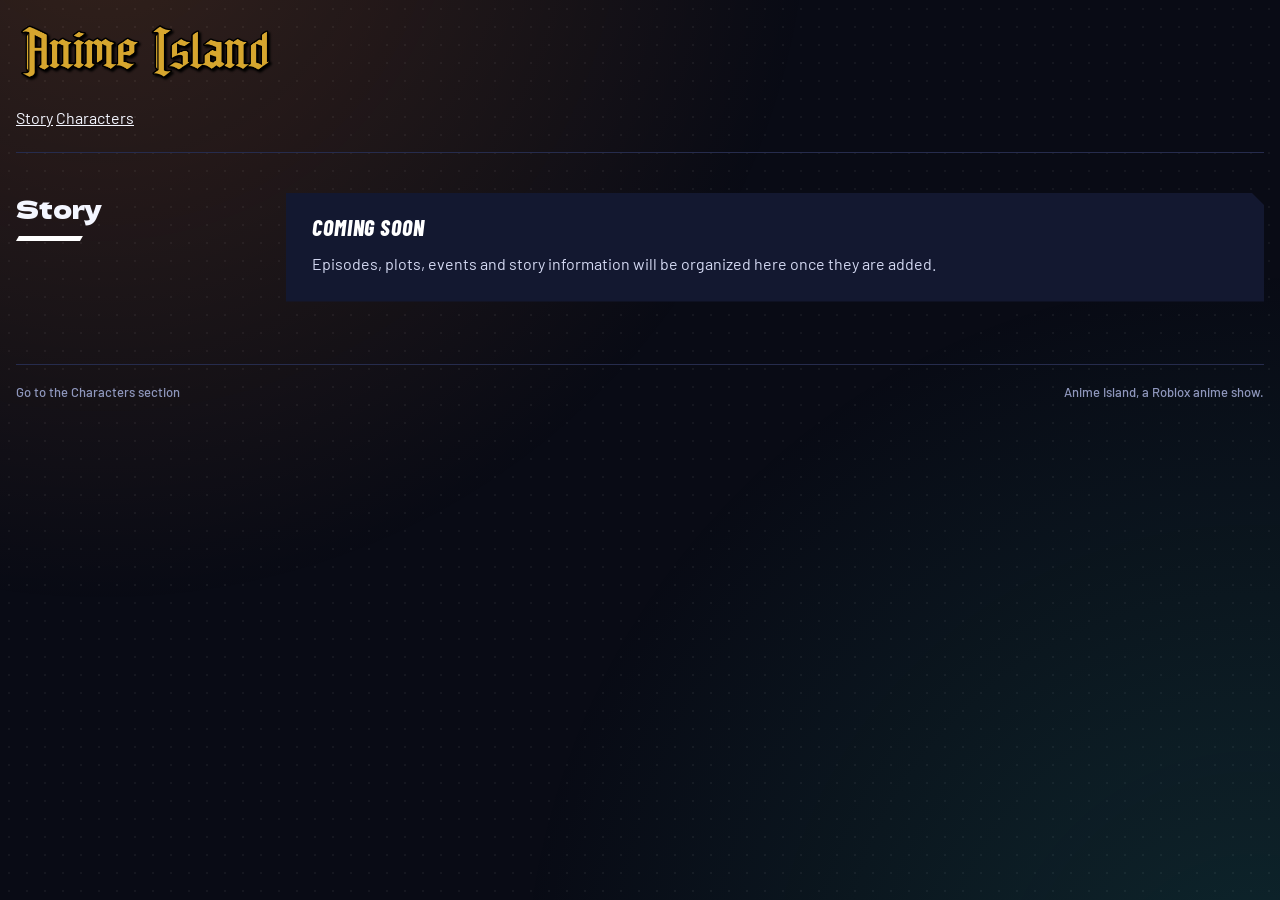
==== story.html @ a617c61c "Add files via upload" ====
<!doctype html>
<html lang="en">
<head>
<meta charset="utf-8">
<meta name="viewport" content="width=device-width, initial-scale=1, viewport-fit=cover">
<title>Story | Anime Island</title>
<link rel="icon" type="image/png" href="images/favicon.png">
<link rel="stylesheet" href="https://fonts.googleapis.com/css2?family=Barlow+Condensed:ital,wght@0,600;1,800&family=Barlow:wght@500;600&family=Dela+Gothic+One&display=swap">
<link rel="stylesheet" href="assets/character.css">
</head>
<body>
<div class="wrap">
  <header class="bar">
    <h1 class="brand">
      <a href="index.html" aria-label="Anime Island, back to the roster"><img src="images/logo.png" alt="Anime Island"></a>
    </h1>
  </header>

  <nav class="tabs" aria-label="Main">
    <a href="story.html" aria-current="page">Story</a>
    <a href="index.html">Characters</a>
  </nav>

  <main class="sections">
    <section class="section" id="story">
      <div class="section-head">
        <h2>Story</h2>
      </div>
      <div class="blocks">
        <div class="panel wide">
          <h3>Coming soon</h3>
          <p>Episodes, plots, events and story information will be organized here once they are added.</p>
        </div>
      </div>
    </section>
  </main>

  <footer class="foot">
    <a href="index.html">Go to the Characters section</a>
    <span>Anime Island, a Roblox anime show.</span>
  </footer>
</div>
</body>
</html>
---- assets/character.css ----
/* Anime Island character pages: shared styles for EVERY character page.
   Layout: slim brand bar, a wide colored hero (name + facts left, big render right),
   then stacked sections. Each section = title column on the left, content panels on the right.
   Character colors come from the page's data (CSS vars --c1 --c2 --accent are set by character.js). */

:root {
  --ink: #090b15;
  --panel: #131830;
  --line: #262c4d;
  --text: #f4f6ff;
  --body: #d4d9f2;
  --muted: #8f97bd;
  --sun: #ffb347;
  --sea: #2fd0c0;
  --hot: #ff5a6b;
  --font-display: "Dela Gothic One", "Arial Black", Impact, sans-serif;
  --font-name: "Barlow Condensed", "Arial Narrow", Impact, sans-serif;
  --font-body: "Barlow", system-ui, -apple-system, "Segoe UI", sans-serif;
  --c1: #555;
  --c2: #222;
  --accent: #fff;
  --s: 1;
  --x: 0%;
  --y: 0%;
  color-scheme: dark;
}

* { box-sizing: border-box; }

html, body { min-height: 100%; }

body {
  margin: 0;
  background: var(--ink);
  color: var(--text);
  font-family: var(--font-body);
  font-size: 16px;
  line-height: 1.5;
  padding-left: max(16px, env(safe-area-inset-left, 0px));
  padding-right: max(16px, env(safe-area-inset-right, 0px));
  padding-block: 20px 36px;
  position: relative;
  overflow-x: hidden;
}

body::before {
  content: "";
  position: fixed;
  inset: 0;
  z-index: 0;
  pointer-events: none;
  background:
    radial-gradient(circle at 8% -12%, rgba(255, 140, 60, 0.18), transparent 46%),
    radial-gradient(circle at 98% 112%, rgba(47, 208, 192, 0.14), transparent 46%),
    radial-gradient(rgba(255, 255, 255, 0.05) 1px, transparent 1.3px) 0 0 / 18px 18px;
}

a { color: inherit; }

:focus-visible { outline: 2px solid var(--sun); outline-offset: 3px; }

.wrap {
  position: relative;
  z-index: 1;
  max-width: 1570px;
  margin-inline: auto;
  display: flex;
  flex-direction: column;
  gap: 22px;
}

/* ---------- Brand bar ---------- */
.bar {
  display: flex;
  align-items: center;
  justify-content: space-between;
  gap: 16px;
  flex-wrap: wrap;
}

.brand { margin: 0; line-height: 0; min-width: 0; }
.brand a { display: block; }
.brand img { display: block; height: clamp(44px, 5vw, 64px); width: auto; max-width: 100%; }

.back {
  font-family: var(--font-name);
  font-style: italic;
  font-weight: 800;
  font-size: 18px;
  letter-spacing: 0.06em;
  text-transform: uppercase;
  text-decoration: none;
  color: #1a1204;
  background: var(--sun);
  padding: 5px 18px 5px 14px;
  clip-path: polygon(0 0, 100% 0, calc(100% - 10px) 100%, 0 100%);
}

.back:hover { background: #ffd08a; }

/* ---------- Hero ---------- */
.hero-wrap {
  filter: drop-shadow(0 12px 22px rgba(0, 0, 0, 0.55));
}

.hero {
  position: relative;
  display: grid;
  grid-template-columns: minmax(0, 1fr) minmax(0, 1fr);
  min-height: clamp(400px, 40vw, 600px);
  background: linear-gradient(160deg, var(--c1), var(--c2));
  overflow: hidden;
  clip-path: polygon(0 0, calc(100% - 30px) 0, 100% 30px, 100% calc(100% - 44px), 0 100%);
}

.hero::before {
  content: "";
  position: absolute;
  inset: -30%;
  background: repeating-conic-gradient(from 8deg at 72% 88%, rgba(255, 255, 255, 0.11) 0deg 7deg, transparent 7deg 16deg);
  -webkit-mask-image: radial-gradient(circle at 72% 88%, #000 0%, transparent 62%);
  mask-image: radial-gradient(circle at 72% 88%, #000 0%, transparent 62%);
  pointer-events: none;
}

.hero::after {
  content: "";
  position: absolute;
  left: -10%;
  right: -10%;
  top: 40%;
  height: 26%;
  background: var(--accent);
  opacity: 0.18;
  transform: skewY(-9deg);
  pointer-events: none;
}

.hero-shade {
  position: absolute;
  inset: 0;
  z-index: 1;
  background: linear-gradient(90deg, rgba(5, 6, 14, 0.66) 0%, rgba(5, 6, 14, 0.3) 46%, transparent 72%);
  pointer-events: none;
}

.hero-copy {
  position: relative;
  z-index: 3;
  display: flex;
  flex-direction: column;
  justify-content: center;
  align-items: flex-start;
  gap: 18px;
  padding: 40px clamp(20px, 3.4vw, 52px) 72px;
  min-width: 0;
}

.status-tag {
  font-family: var(--font-name);
  font-style: italic;
  font-weight: 800;
  font-size: 18px;
  letter-spacing: 0.06em;
  text-transform: uppercase;
  color: #11131f;
  background: var(--accent);
  padding: 4px 18px 4px 12px;
  clip-path: polygon(0 0, 100% 0, calc(100% - 10px) 100%, 0 100%);
}

.hero-name {
  margin: 0;
  font-family: var(--font-name);
  font-style: italic;
  font-weight: 800;
  font-size: clamp(46px, 7.2vw, 112px);
  line-height: 0.9;
  letter-spacing: 0.01em;
  text-transform: uppercase;
  text-wrap: balance;
  color: #fff;
  text-shadow: 0 4px 0 rgba(0, 0, 0, 0.5);
  max-width: 100%;
}

.hero-name .name-logo {
  display: none;
  width: auto;
  height: auto;
  max-width: 100%;
  max-height: clamp(84px, 11vw, 160px);
  filter: drop-shadow(0 4px 0 rgba(0, 0, 0, 0.5));
}

.hero-name.has-logo .name-logo { display: block; }
.hero-name.has-logo .name-text {
  position: absolute;
  width: 1px;
  height: 1px;
  overflow: hidden;
  clip-path: inset(50%);
  white-space: nowrap;
}

.facts {
  margin: 0;
  display: grid;
  grid-template-columns: repeat(2, minmax(0, 1fr));
  gap: 14px 36px;
  max-width: 560px;
}

.facts > div { min-width: 0; }

.facts dt {
  font-family: var(--font-name);
  font-weight: 600;
  font-size: 14px;
  letter-spacing: 0.12em;
  text-transform: uppercase;
  color: rgba(255, 255, 255, 0.72);
}

.facts dd {
  margin: 2px 0 0;
  font-family: var(--font-name);
  font-weight: 600;
  font-size: clamp(20px, 1.9vw, 26px);
  line-height: 1.15;
  color: #fff;
  text-shadow: 0 2px 0 rgba(0, 0, 0, 0.45);
  overflow-wrap: anywhere;
}

/* Render: transparent PNG sits straight on the color. */
.hero-render {
  position: relative;
  z-index: 2;
  min-width: 0;
}

.hero-render img {
  position: absolute;
  left: 0;
  right: 0;
  top: 18px;
  bottom: 48px;
  width: 100%;
  height: calc(100% - 66px);
  max-width: none;
  object-fit: contain;
  object-position: 50% 100%;
  transform-origin: 50% 100%;
  transform: translate(var(--x), var(--y)) scale(var(--s));
  filter: drop-shadow(0 10px 14px rgba(0, 0, 0, 0.5));
}

.ghost {
  position: absolute;
  inset: 0 0 48px;
  display: none;
  align-items: center;
  justify-content: center;
}

.ghost svg { height: 70%; width: auto; color: #fff; opacity: 0.16; }

.ghost span {
  position: absolute;
  top: 50%;
  font-family: var(--font-name);
  font-weight: 600;
  font-size: 15px;
  letter-spacing: 0.12em;
  text-transform: uppercase;
  color: #fff;
  opacity: 0.55;
}

.hero.no-render .ghost { display: flex; }
.hero.no-render .hero-render img { display: none; }

/* ---------- Jump links ---------- */
.jump {
  display: flex;
  flex-wrap: wrap;
  gap: 8px;
  padding: 0;
  margin: 0;
  list-style: none;
}

.jump a {
  display: block;
  font-family: var(--font-name);
  font-weight: 600;
  font-size: 15px;
  letter-spacing: 0.1em;
  text-transform: uppercase;
  text-decoration: none;
  color: var(--body);
  padding: 6px 14px;
  border: 1px solid var(--line);
  background: rgba(255, 255, 255, 0.03);
}

.jump a:hover { border-color: var(--accent); color: #fff; }

/* ---------- Sections ---------- */
.sections { display: flex; flex-direction: column; }

.section {
  display: grid;
  grid-template-columns: 230px minmax(0, 1fr);
  gap: 20px 40px;
  padding-block: 40px;
  border-top: 1px solid var(--line);
  scroll-margin-top: 12px;
}

.section-head { min-width: 0; }

.section-head h2 {
  margin: 0;
  font-family: var(--font-display);
  font-weight: 400;
  font-size: clamp(20px, 2vw, 26px);
  line-height: 1.15;
  text-wrap: balance;
}

.section-head h2::after {
  content: "";
  display: block;
  width: 64px;
  height: 5px;
  margin-top: 14px;
  background: var(--accent);
  transform: skewX(-30deg);
  transform-origin: 0 100%;
}

.blocks {
  display: grid;
  grid-template-columns: repeat(auto-fit, minmax(min(100%, 300px), 1fr));
  gap: 16px;
  align-items: start;
  min-width: 0;
}

.panel {
  min-width: 0;
  background: var(--panel);
  padding: 22px 26px 24px;
  clip-path: polygon(0 0, calc(100% - 12px) 0, 100% 12px, 100% 100%, 0 100%);
}

.panel.wide { grid-column: 1 / -1; }

.panel h3 {
  margin: 0 0 12px;
  font-family: var(--font-name);
  font-style: italic;
  font-weight: 800;
  font-size: 22px;
  letter-spacing: 0.04em;
  text-transform: uppercase;
  color: var(--accent);
  line-height: 1.1;
}

.panel p {
  margin: 0 0 12px;
  color: var(--body);
  line-height: 1.65;
  max-width: 70ch;
}

.panel p:last-child { margin-bottom: 0; }

.list {
  list-style: none;
  margin: 0;
  padding: 0;
  display: grid;
  gap: 9px;
}

.list li {
  position: relative;
  padding-left: 22px;
  color: var(--body);
  line-height: 1.5;
}

.list li::before {
  content: "";
  position: absolute;
  left: 2px;
  top: 0.55em;
  width: 8px;
  height: 8px;
  background: var(--accent);
  transform: skewX(-20deg);
}

.terms { margin: 0; display: grid; gap: 14px; }
.terms dt {
  font-family: var(--font-name);
  font-style: italic;
  font-weight: 800;
  font-size: 18px;
  letter-spacing: 0.05em;
  text-transform: uppercase;
  color: var(--text);
}
.terms dd { margin: 2px 0 0; color: var(--body); line-height: 1.55; }

/* Ordered steps (arc, key moments) */
.step-head {
  display: flex;
  align-items: center;
  gap: 12px;
  margin-bottom: 12px;
}

.step-head h3 { margin: 0; }

.step-n {
  flex: none;
  min-width: 30px;
  text-align: center;
  font-family: var(--font-name);
  font-style: italic;
  font-weight: 800;
  font-size: 18px;
  line-height: 1;
  padding: 6px 8px;
  color: #11131f;
  background: var(--accent);
  clip-path: polygon(0 0, 100% 0, calc(100% - 6px) 100%, 0 100%);
  font-variant-numeric: tabular-nums;
}

/* Relationships */
.rel-top {
  display: flex;
  align-items: center;
  justify-content: space-between;
  gap: 10px 14px;
  flex-wrap: wrap;
  margin-bottom: 10px;
}

.rel-top h3 { margin: 0; color: var(--text); font-size: 24px; }

.tag {
  --tone: var(--muted);
  font-family: var(--font-name);
  font-weight: 600;
  font-size: 14px;
  letter-spacing: 0.1em;
  text-transform: uppercase;
  color: var(--tone);
  border: 1px solid var(--tone);
  padding: 2px 10px;
  white-space: nowrap;
}

.tag.friendly { --tone: var(--sea); }
.tag.conflict { --tone: var(--hot); }

/* Moveset */
.move .slot-n {
  font-family: var(--font-name);
  font-weight: 600;
  font-size: 14px;
  letter-spacing: 0.14em;
  text-transform: uppercase;
  color: var(--muted);
}

.move h3 {
  margin: 4px 0 10px;
  font-size: 30px;
  color: var(--text);
}

.move .variants { margin: 0; color: var(--body); }
.move .variants b {
  font-family: var(--font-name);
  font-weight: 600;
  letter-spacing: 0.08em;
  text-transform: uppercase;
  color: var(--accent);
  margin-right: 6px;
}

.move .move-note {
  margin: 10px 0 0;
  font-size: 14px;
  line-height: 1.5;
  color: var(--muted);
}

.move .variants + .move-note { margin-top: 12px; }

/* Status / draft notes */
.note {
  grid-column: 1 / -1;
  display: flex;
  align-items: baseline;
  gap: 12px;
  border: 1px dashed #3a4270;
  padding: 12px 16px;
  color: var(--muted);
  min-width: 0;
}

.note b {
  flex: none;
  font-family: var(--font-name);
  font-weight: 800;
  font-style: italic;
  font-size: 14px;
  letter-spacing: 0.1em;
  text-transform: uppercase;
  color: #1a1204;
  background: var(--sun);
  padding: 2px 10px 2px 8px;
  clip-path: polygon(0 0, 100% 0, calc(100% - 6px) 100%, 0 100%);
}

.note span { min-width: 0; }

/* ---------- Footer ---------- */
.foot {
  display: flex;
  justify-content: space-between;
  gap: 8px 20px;
  flex-wrap: wrap;
  color: var(--muted);
  font-size: 13px;
  font-weight: 500;
  padding-top: 18px;
  border-top: 1px solid var(--line);
}

.foot a { text-decoration: none; }
.foot a:hover { color: var(--text); }

/* ---------- Narrow screens ---------- */
@media (max-width: 900px) {
  .hero { grid-template-columns: minmax(0, 1fr); min-height: 0; }
  .hero-shade { background: linear-gradient(180deg, rgba(5, 6, 14, 0.6) 0%, rgba(5, 6, 14, 0.15) 60%, transparent 100%); }
  .hero-copy { padding-bottom: 12px; }
  .hero-render { height: 380px; }
  .hero::before { -webkit-mask-image: radial-gradient(circle at 50% 90%, #000 0%, transparent 62%); mask-image: radial-gradient(circle at 50% 90%, #000 0%, transparent 62%); background: repeating-conic-gradient(from 8deg at 50% 90%, rgba(255, 255, 255, 0.11) 0deg 7deg, transparent 7deg 16deg); }
  .section { grid-template-columns: minmax(0, 1fr); gap: 18px; padding-block: 32px; }
}

@media (max-width: 520px) {
  .facts { grid-template-columns: minmax(0, 1fr); }
  .panel { padding: 18px 18px 20px; }
  .hero-render { height: 320px; }
}
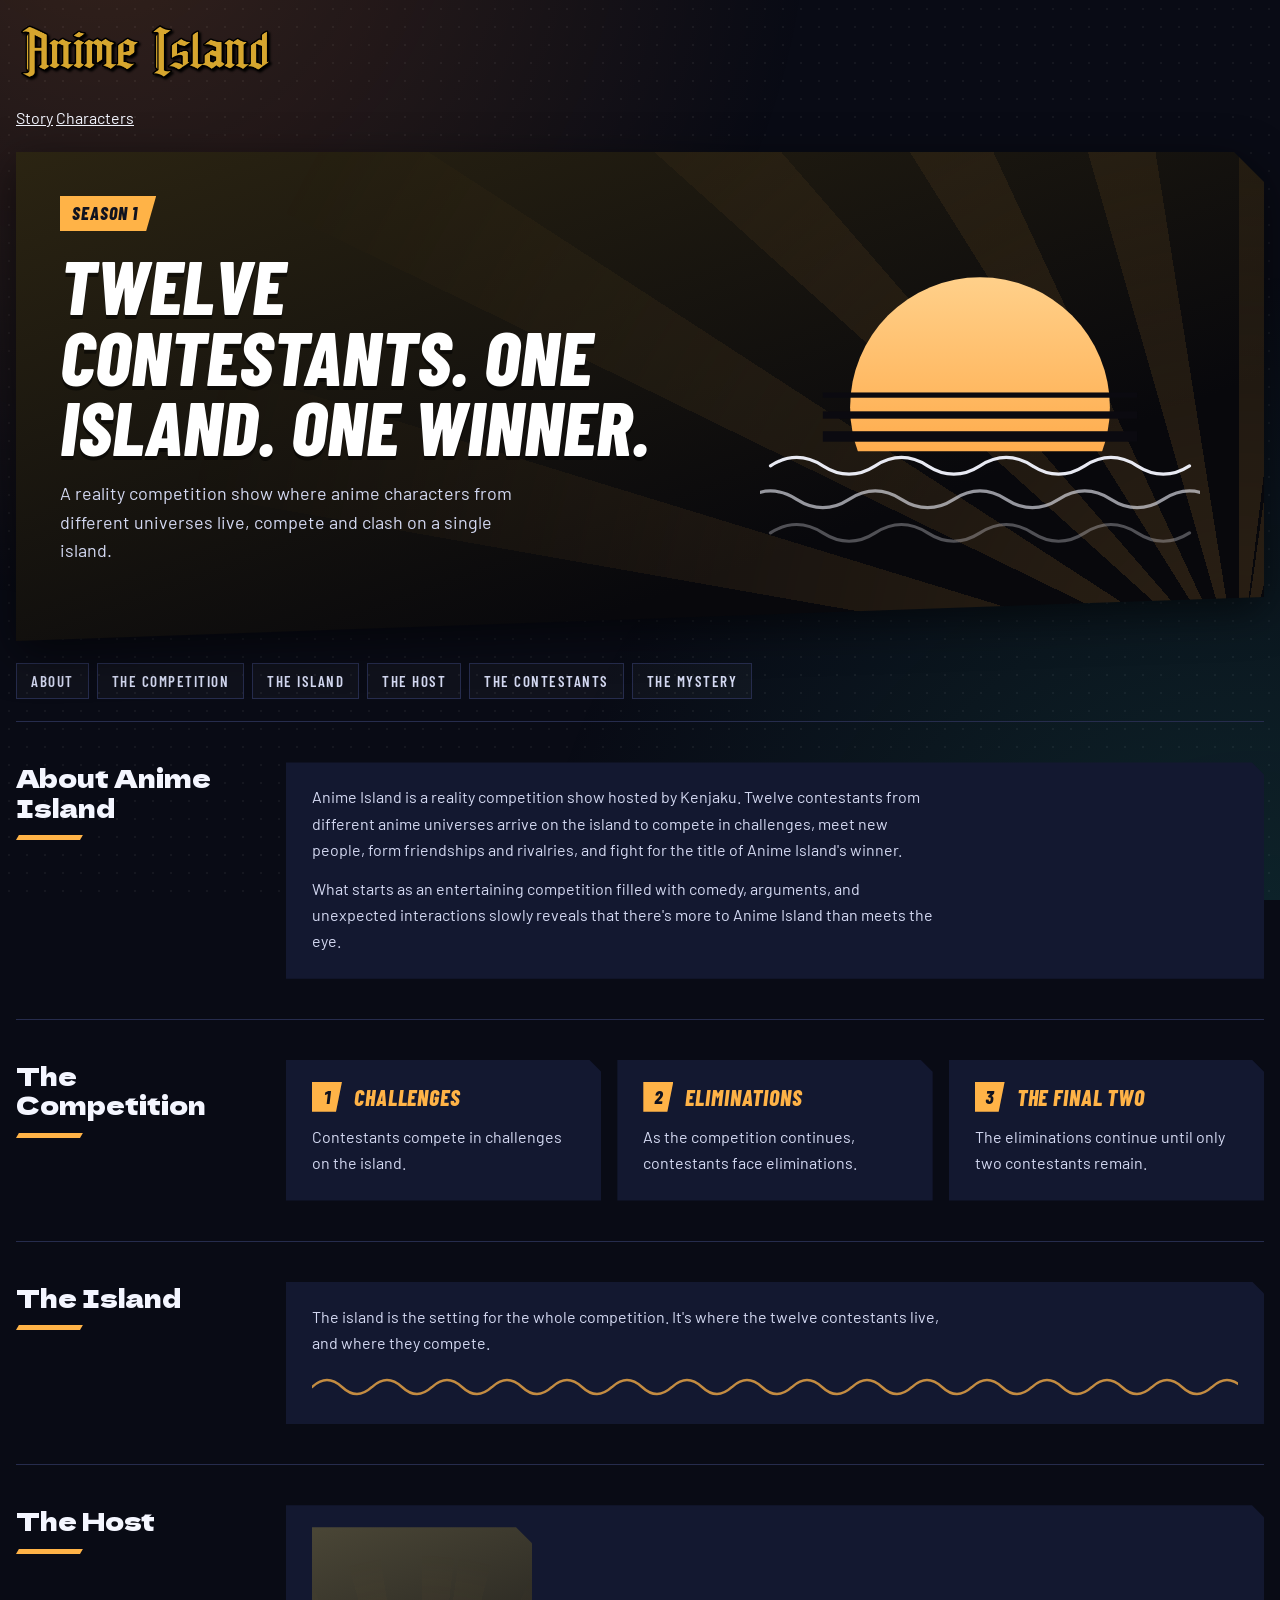
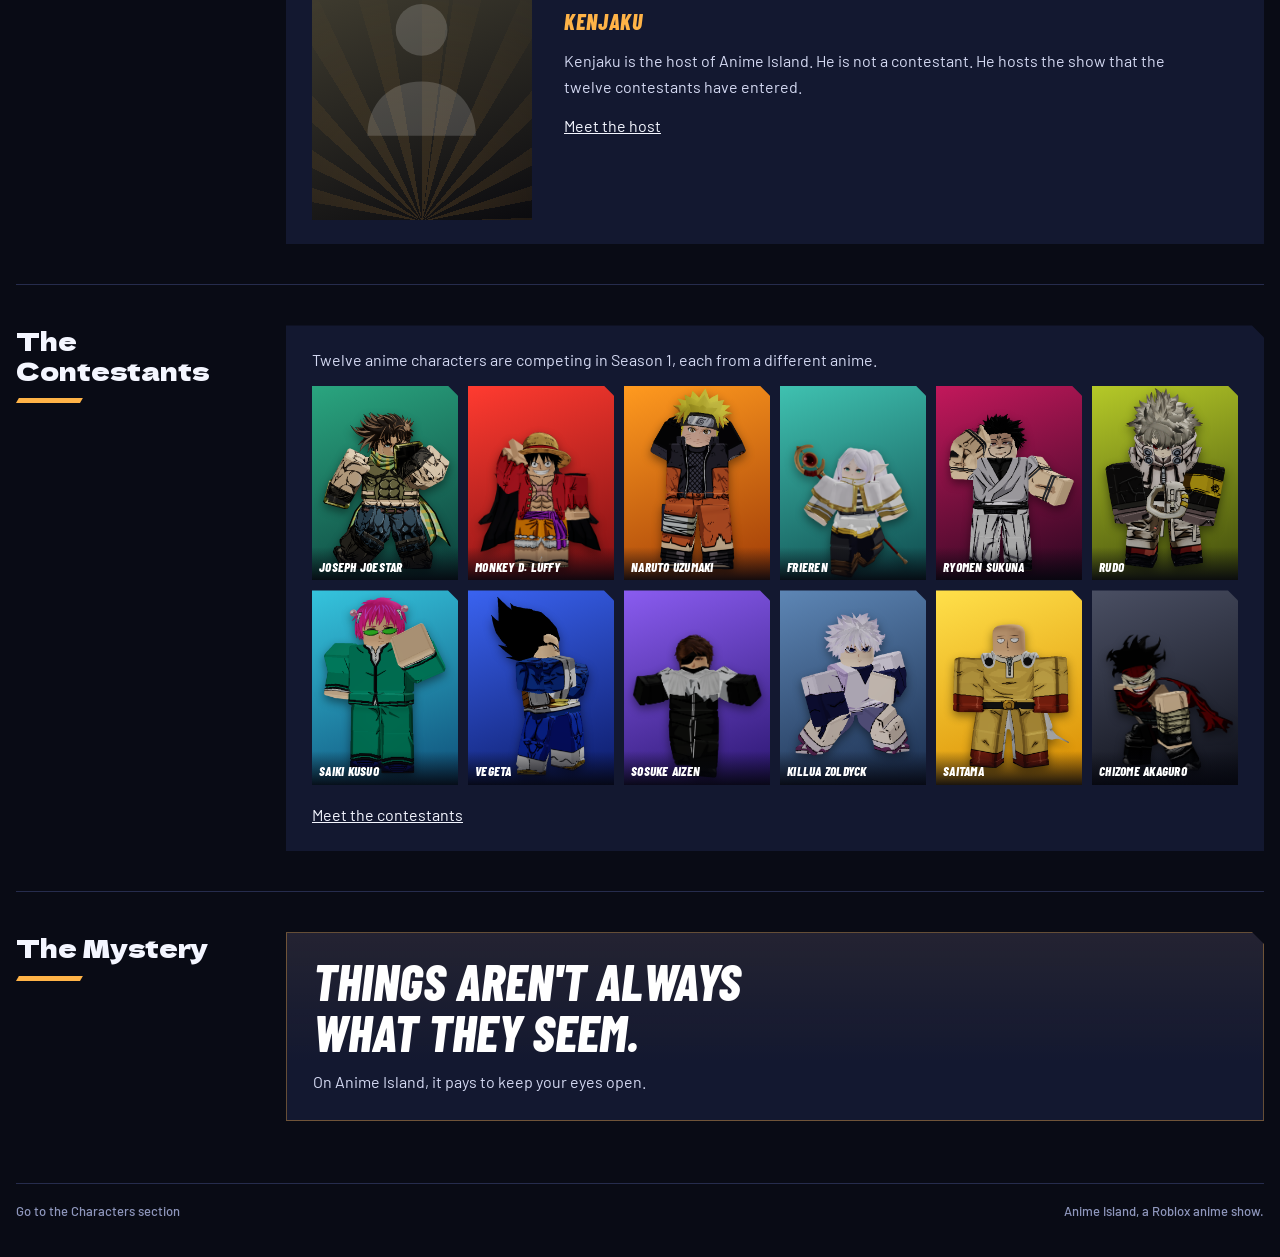
==== commit 02004841: "Add files via upload" ====
--- a/story.html
+++ b/story.html
@@ -7,6 +7,221 @@
 <link rel="icon" type="image/png" href="images/favicon.png">
 <link rel="stylesheet" href="https://fonts.googleapis.com/css2?family=Barlow+Condensed:ital,wght@0,600;1,800&family=Barlow:wght@500;600&family=Dela+Gothic+One&display=swap">
 <link rel="stylesheet" href="assets/character.css">
+<style>
+/* Story page: black, white and gold. Shared header, tabs and section layout come from assets/character.css. */
+:root { --accent: #ffb347; }
+
+/* ---------- Hero ---------- */
+.story-hero-wrap { filter: drop-shadow(0 12px 22px rgba(0, 0, 0, 0.55)); }
+
+.story-hero {
+  position: relative;
+  display: grid;
+  grid-template-columns: minmax(0, 1.15fr) minmax(0, 0.85fr);
+  min-height: clamp(320px, 31vw, 460px);
+  background: linear-gradient(160deg, #2b2412, #08080c 72%);
+  overflow: hidden;
+  clip-path: polygon(0 0, calc(100% - 30px) 0, 100% 30px, 100% calc(100% - 44px), 0 100%);
+}
+
+.story-hero::before {
+  content: "";
+  position: absolute;
+  inset: -30%;
+  background: repeating-conic-gradient(from 8deg at 80% 86%, rgba(255, 179, 71, 0.14) 0deg 7deg, transparent 7deg 16deg);
+  -webkit-mask-image: radial-gradient(circle at 80% 86%, #000 0%, transparent 62%);
+  mask-image: radial-gradient(circle at 80% 86%, #000 0%, transparent 62%);
+  pointer-events: none;
+}
+
+.story-hero-copy {
+  position: relative;
+  z-index: 2;
+  display: flex;
+  flex-direction: column;
+  justify-content: center;
+  align-items: flex-start;
+  gap: 18px;
+  padding: 44px clamp(20px, 3.4vw, 52px) 76px;
+  min-width: 0;
+}
+
+.story-title {
+  margin: 0;
+  font-family: var(--font-name);
+  font-style: italic;
+  font-weight: 800;
+  font-size: clamp(42px, 6vw, 96px);
+  line-height: 0.92;
+  text-transform: uppercase;
+  text-wrap: balance;
+  color: #fff;
+  text-shadow: 0 4px 0 rgba(0, 0, 0, 0.5);
+}
+
+.story-lede {
+  margin: 0;
+  max-width: 48ch;
+  color: var(--body);
+  font-size: clamp(16px, 1.4vw, 19px);
+  line-height: 1.6;
+}
+
+.story-art {
+  position: relative;
+  z-index: 1;
+  min-width: 0;
+  display: flex;
+  align-items: flex-end;
+  justify-content: center;
+  padding: 24px clamp(16px, 3vw, 44px) 56px 0;
+}
+
+.story-art svg { width: 100%; max-width: 440px; height: auto; display: block; }
+
+/* ---------- Competition steps ---------- */
+.flow { display: grid; grid-template-columns: repeat(auto-fit, minmax(min(100%, 220px), 1fr)); gap: 16px; }
+
+/* ---------- Island ---------- */
+.waves {
+  height: 26px;
+  margin-top: 18px;
+  background: url("data:image/svg+xml,%3Csvg xmlns='http://www.w3.org/2000/svg' width='60' height='26' viewBox='0 0 60 26'%3E%3Cpath d='M0 13q15-14 30 0t30 0' fill='none' stroke='%23ffb347' stroke-width='2.4' stroke-linecap='round' opacity='.75'/%3E%3C/svg%3E") repeat-x left center;
+}
+
+/* ---------- Host ---------- */
+.host-feature {
+  display: grid;
+  grid-template-columns: minmax(140px, 220px) minmax(0, 1fr);
+  gap: 24px 32px;
+  align-items: center;
+}
+
+.host-pic {
+  position: relative;
+  aspect-ratio: 250 / 333;
+  max-width: 100%;
+  background: linear-gradient(160deg, #4a4636, #0b0b0f);
+  overflow: hidden;
+  clip-path: polygon(0 0, calc(100% - 16px) 0, 100% 16px, 100% 100%, 0 100%);
+}
+
+.host-pic::before {
+  content: "";
+  position: absolute;
+  inset: -20%;
+  background: repeating-conic-gradient(from 8deg at 50% 86%, rgba(255, 179, 71, 0.14) 0deg 7deg, transparent 7deg 16deg);
+  -webkit-mask-image: radial-gradient(circle at 50% 86%, #000 0%, transparent 70%);
+  mask-image: radial-gradient(circle at 50% 86%, #000 0%, transparent 70%);
+}
+
+.host-pic img {
+  position: absolute;
+  inset: 0;
+  width: 100%;
+  height: 100%;
+  max-width: none;
+  object-fit: contain;
+  object-position: 50% 100%;
+  filter: drop-shadow(0 6px 8px rgba(0, 0, 0, 0.45));
+}
+
+.host-pic.no-render img { display: none; }
+
+.host-pic .ghost-s {
+  position: absolute;
+  inset: 0 0 8%;
+  display: none;
+  align-items: center;
+  justify-content: center;
+}
+
+.host-pic.no-render .ghost-s { display: flex; }
+.host-pic .ghost-s svg { width: 56%; height: auto; color: #fff; opacity: 0.16; }
+
+.host-copy { min-width: 0; display: flex; flex-direction: column; align-items: flex-start; gap: 14px; }
+.host-copy h3 { margin: 0; }
+.host-copy p { margin: 0; }
+
+/* ---------- Contestants ---------- */
+.faces { display: grid; grid-template-columns: repeat(6, minmax(0, 1fr)); gap: 10px; margin: 6px 0 18px; padding: 0; list-style: none; }
+
+.face {
+  position: relative;
+  aspect-ratio: 3 / 4;
+  background: linear-gradient(160deg, var(--c1), var(--c2));
+  overflow: hidden;
+  clip-path: polygon(0 0, calc(100% - 10px) 0, 100% 10px, 100% 100%, 0 100%);
+}
+
+.face img {
+  position: absolute;
+  inset: 0;
+  width: 100%;
+  height: 100%;
+  max-width: none;
+  object-fit: contain;
+  object-position: 50% 100%;
+  filter: drop-shadow(0 4px 5px rgba(0, 0, 0, 0.45));
+}
+
+.face span {
+  position: absolute;
+  left: 0;
+  right: 0;
+  bottom: 0;
+  padding: 14px 7px 6px;
+  background: linear-gradient(0deg, rgba(5, 6, 14, 0.9), rgba(5, 6, 14, 0));
+  font-family: var(--font-name);
+  font-style: italic;
+  font-weight: 800;
+  font-size: 13px;
+  line-height: 1.05;
+  letter-spacing: 0.02em;
+  text-transform: uppercase;
+  color: #fff;
+  overflow-wrap: anywhere;
+}
+
+/* ---------- Mystery ---------- */
+.mystery {
+  border: 1px solid rgba(255, 179, 71, 0.35);
+  background:
+    linear-gradient(180deg, rgba(255, 179, 71, 0.07), transparent 70%),
+    var(--panel);
+}
+
+.mystery .quote {
+  margin: 0 0 12px;
+  font-family: var(--font-name);
+  font-style: italic;
+  font-weight: 800;
+  font-size: clamp(30px, 4vw, 52px);
+  line-height: 1;
+  text-transform: uppercase;
+  text-wrap: balance;
+  color: #fff;
+  max-width: 20ch;
+}
+
+@media (max-width: 900px) {
+  .story-hero { grid-template-columns: minmax(0, 1fr); min-height: 0; }
+  .story-hero::before { background: repeating-conic-gradient(from 8deg at 50% 100%, rgba(255, 179, 71, 0.14) 0deg 7deg, transparent 7deg 16deg); -webkit-mask-image: radial-gradient(circle at 50% 100%, #000 0%, transparent 62%); mask-image: radial-gradient(circle at 50% 100%, #000 0%, transparent 62%); }
+  .story-hero-copy { padding-bottom: 8px; }
+  .story-art { padding: 0 24px 44px; }
+  .story-art svg { max-width: 320px; }
+  .faces { grid-template-columns: repeat(4, minmax(0, 1fr)); }
+}
+
+@media (max-width: 620px) {
+  .host-feature { grid-template-columns: minmax(0, 1fr); }
+  .host-pic { width: 180px; }
+}
+
+@media (max-width: 520px) {
+  .faces { grid-template-columns: repeat(3, minmax(0, 1fr)); }
+}
+</style>
 </head>
 <body>
 <div class="wrap">
@@ -21,15 +236,126 @@
     <a href="index.html">Characters</a>
   </nav>
 
+  <div class="story-hero-wrap">
+    <section class="story-hero" aria-label="Anime Island">
+      <div class="story-hero-copy">
+        <span class="status-tag">Season 1</span>
+        <h2 class="story-title">Twelve contestants. One island. One winner.</h2>
+        <p class="story-lede">A reality competition show where anime characters from different universes live, compete and clash on a single island.</p>
+      </div>
+      <div class="story-art" aria-hidden="true">
+        <svg viewBox="0 0 420 320" fill="none">
+          <defs>
+            <linearGradient id="sun" x1="0" y1="0" x2="0" y2="1">
+              <stop offset="0" stop-color="#ffd08a"/>
+              <stop offset="1" stop-color="#ff9b2f"/>
+            </linearGradient>
+            <clipPath id="above"><rect x="0" y="0" width="420" height="192"/></clipPath>
+          </defs>
+          <g clip-path="url(#above)">
+            <circle cx="210" cy="150" r="124" fill="url(#sun)"/>
+            <g fill="#0b0a10">
+              <rect x="60" y="136" width="300" height="5"/>
+              <rect x="60" y="154" width="300" height="7"/>
+              <rect x="60" y="173" width="300" height="10"/>
+            </g>
+          </g>
+          <g stroke="#f4f6ff" stroke-width="3" stroke-linecap="round" stroke-linejoin="round">
+            <path d="M10 206q25-16 50 0t50 0t50 0t50 0t50 0t50 0t50 0t50 0" opacity="0.95"/>
+            <path d="M-15 238q25-16 50 0t50 0t50 0t50 0t50 0t50 0t50 0t50 0t50 0" opacity="0.6"/>
+            <path d="M10 270q25-16 50 0t50 0t50 0t50 0t50 0t50 0t50 0t50 0" opacity="0.3"/>
+          </g>
+        </svg>
+      </div>
+    </section>
+  </div>
+
+  <ul class="jump" aria-label="Sections">
+    <li><a href="#about">About</a></li>
+    <li><a href="#competition">The Competition</a></li>
+    <li><a href="#island">The Island</a></li>
+    <li><a href="#host">The Host</a></li>
+    <li><a href="#contestants">The Contestants</a></li>
+    <li><a href="#mystery">The Mystery</a></li>
+  </ul>
+
   <main class="sections">
-    <section class="section" id="story">
-      <div class="section-head">
-        <h2>Story</h2>
-      </div>
+    <section class="section" id="about">
+      <div class="section-head"><h2>About Anime Island</h2></div>
       <div class="blocks">
         <div class="panel wide">
-          <h3>Coming soon</h3>
-          <p>Episodes, plots, events and story information will be organized here once they are added.</p>
+          <p>Anime Island is a reality competition show hosted by Kenjaku. Twelve contestants from different anime universes arrive on the island to compete in challenges, meet new people, form friendships and rivalries, and fight for the title of Anime Island's winner.</p>
+          <p>What starts as an entertaining competition filled with comedy, arguments, and unexpected interactions slowly reveals that there's more to Anime Island than meets the eye.</p>
+        </div>
+      </div>
+    </section>
+
+    <section class="section" id="competition">
+      <div class="section-head"><h2>The Competition</h2></div>
+      <div class="blocks">
+        <div class="flow" style="grid-column: 1 / -1;">
+          <div class="panel">
+            <div class="step-head"><span class="step-n">1</span><h3>Challenges</h3></div>
+            <p>Contestants compete in challenges on the island.</p>
+          </div>
+          <div class="panel">
+            <div class="step-head"><span class="step-n">2</span><h3>Eliminations</h3></div>
+            <p>As the competition continues, contestants face eliminations.</p>
+          </div>
+          <div class="panel">
+            <div class="step-head"><span class="step-n">3</span><h3>The final two</h3></div>
+            <p>The eliminations continue until only two contestants remain.</p>
+          </div>
+        </div>
+      </div>
+    </section>
+
+    <section class="section" id="island">
+      <div class="section-head"><h2>The Island</h2></div>
+      <div class="blocks">
+        <div class="panel wide">
+          <p>The island is the setting for the whole competition. It's where the twelve contestants live, and where they compete.</p>
+          <div class="waves" aria-hidden="true"></div>
+        </div>
+      </div>
+    </section>
+
+    <section class="section" id="host">
+      <div class="section-head"><h2>The Host</h2></div>
+      <div class="blocks">
+        <div class="panel wide">
+          <div class="host-feature">
+            <div class="host-pic no-render" id="host-pic">
+              <div class="ghost-s"><svg viewBox="0 0 100 120" aria-hidden="true" fill="currentColor"><circle cx="50" cy="34" r="21"/><path d="M6 120c0-26 18-44 44-44s44 18 44 44z"/></svg></div>
+              <img alt="Kenjaku" draggable="false">
+            </div>
+            <div class="host-copy">
+              <h3>Kenjaku</h3>
+              <p>Kenjaku is the host of Anime Island. He is not a contestant. He hosts the show that the twelve contestants have entered.</p>
+              <a class="btn" href="characters/kenjaku.html">Meet the host</a>
+            </div>
+          </div>
+        </div>
+      </div>
+    </section>
+
+    <section class="section" id="contestants">
+      <div class="section-head"><h2>The Contestants</h2></div>
+      <div class="blocks">
+        <div class="panel wide">
+          <p>Twelve anime characters are competing in Season 1, each from a different anime.</p>
+          <ul class="faces" id="faces" aria-label="Season 1 contestants"></ul>
+          <a class="btn" href="index.html">Meet the contestants</a>
+        </div>
+      </div>
+    </section>
+
+    <section class="section" id="mystery">
+      <div class="section-head"><h2>The Mystery</h2></div>
+      <div class="blocks">
+        <div class="panel wide mystery">
+          <p class="quote">Things aren't always what they seem.</p>
+          <p>On Anime Island, it pays to keep your eyes open.</p>
         </div>
       </div>
     </section>
@@ -40,5 +366,51 @@
     <span>Anime Island, a Roblox anime show.</span>
   </footer>
 </div>
+
+<script>
+/* The 12 contestants shown in "The Contestants". This list mirrors the roster in index.html:
+   if a contestant changes there, change it here too. Renders load from images/<slug>.png. */
+var FACES = [
+  { slug: "joseph-joestar",  name: "Joseph Joestar",  colors: ["#2aa57f", "#0c3f3c"] },
+  { slug: "monkey-d-luffy",  name: "Monkey D. Luffy", colors: ["#ff3b30", "#7d0f12"] },
+  { slug: "naruto-uzumaki",  name: "Naruto Uzumaki",  colors: ["#ff9a1f", "#a03c07"] },
+  { slug: "frieren",         name: "Frieren",         colors: ["#3fc1b0", "#0f4a4d"] },
+  { slug: "ryomen-sukuna",   name: "Ryomen Sukuna",   colors: ["#c2185b", "#2a0720"] },
+  { slug: "rudo",            name: "Rudo",            colors: ["#b5c928", "#3f4a0c"] },
+  { slug: "saiki-kusuo",     name: "Saiki Kusuo",     colors: ["#35c4dd", "#0f4f78"] },
+  { slug: "vegeta",          name: "Vegeta",          colors: ["#3a63f0", "#0c1a66"] },
+  { slug: "sosuke-aizen",    name: "Sosuke Aizen",    colors: ["#8a5cf0", "#2b1670"] },
+  { slug: "killua-zoldyck",  name: "Killua Zoldyck",  colors: ["#5d86b5", "#1a2d4d"] },
+  { slug: "saitama",         name: "Saitama",         colors: ["#ffe04a", "#d98b00"] },
+  { slug: "chizome-akaguro", name: "Chizome Akaguro", colors: ["#4a4f63", "#0d0f18"] }
+];
+
+(function () {
+  var list = document.getElementById("faces");
+  FACES.forEach(function (c) {
+    var li = document.createElement("li");
+    li.className = "face";
+    li.style.setProperty("--c1", c.colors[0]);
+    li.style.setProperty("--c2", c.colors[1]);
+    var img = new Image();
+    img.alt = "";
+    img.draggable = false;
+    img.addEventListener("error", function () { img.style.display = "none"; });
+    li.appendChild(img);
+    img.src = "images/" + c.slug + ".png";
+    var label = document.createElement("span");
+    label.textContent = c.name;
+    li.appendChild(label);
+    list.appendChild(li);
+  });
+
+  // Host picture: images/kenjaku.png
+  var pic = document.getElementById("host-pic");
+  var hi = pic.querySelector("img");
+  hi.addEventListener("load", function () { pic.classList.remove("no-render"); });
+  hi.addEventListener("error", function () { pic.classList.add("no-render"); });
+  hi.src = "images/kenjaku.png";
+})();
+</script>
 </body>
 </html>
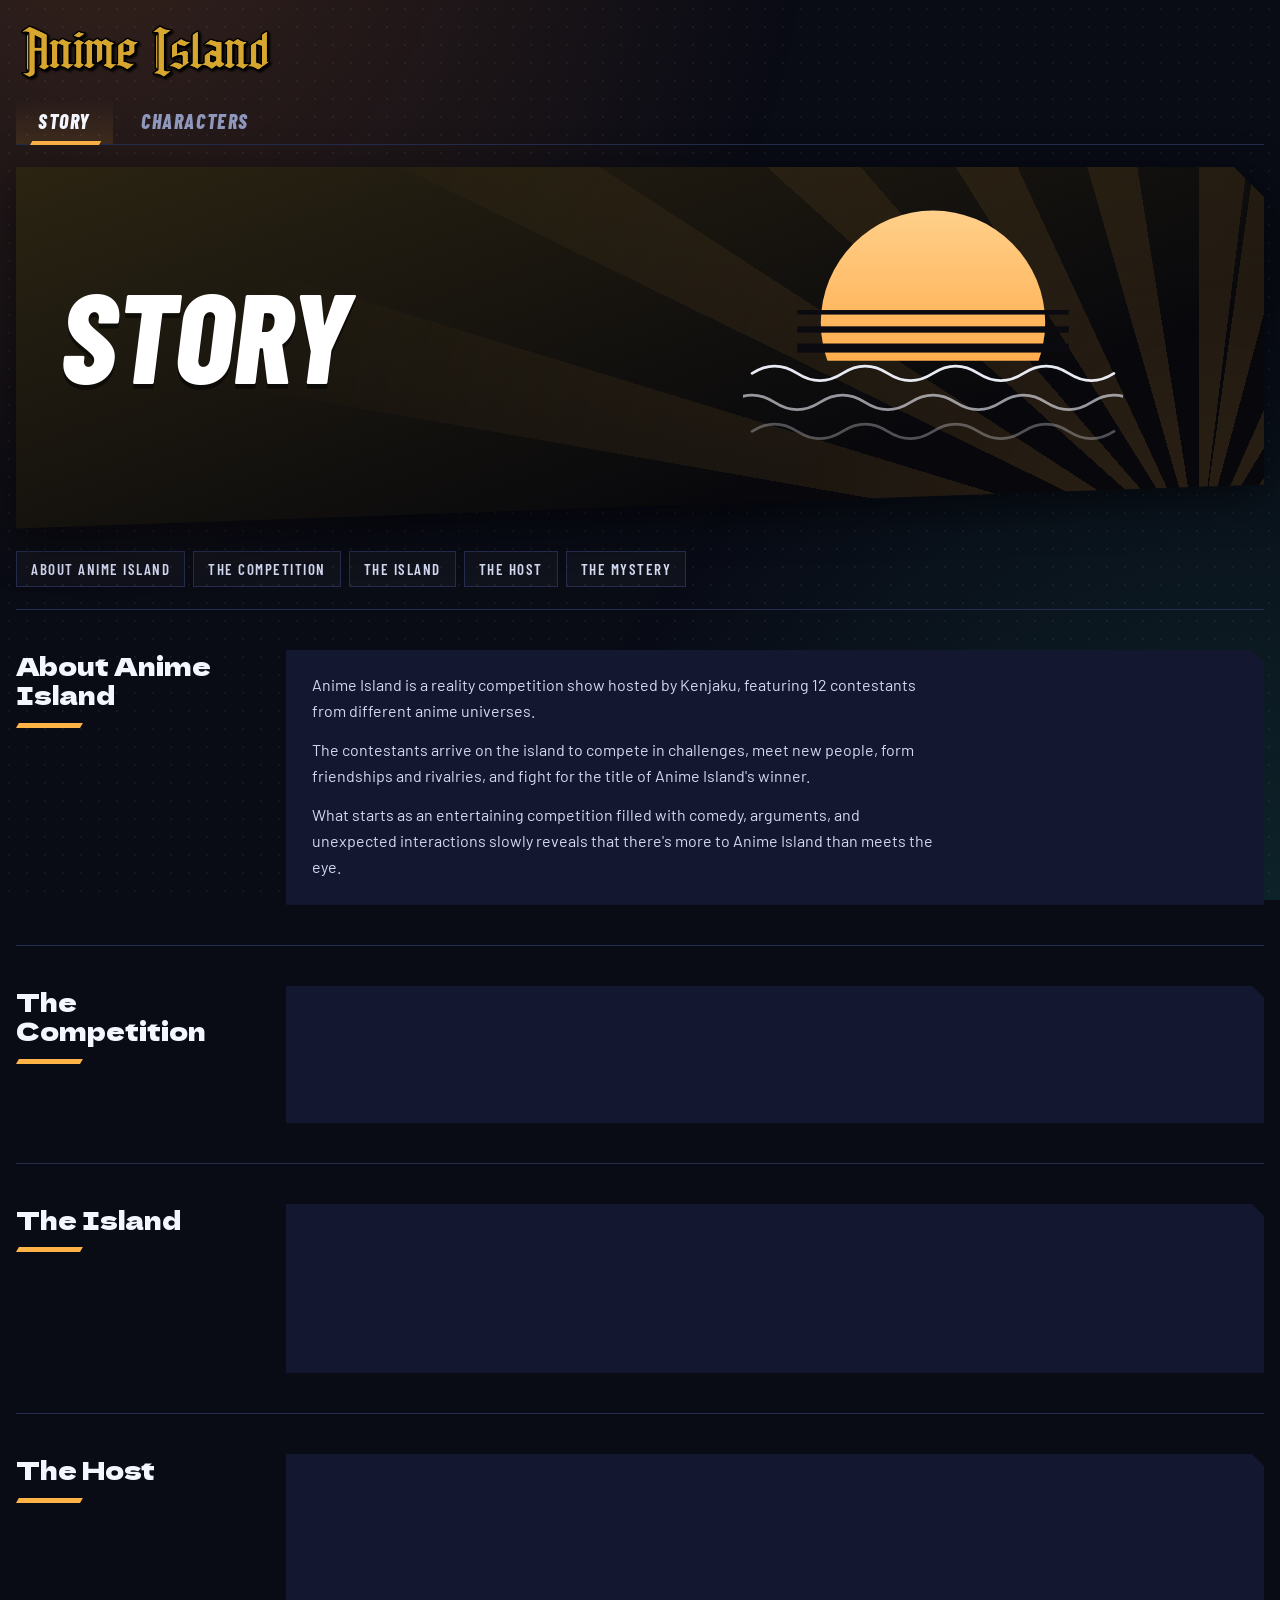
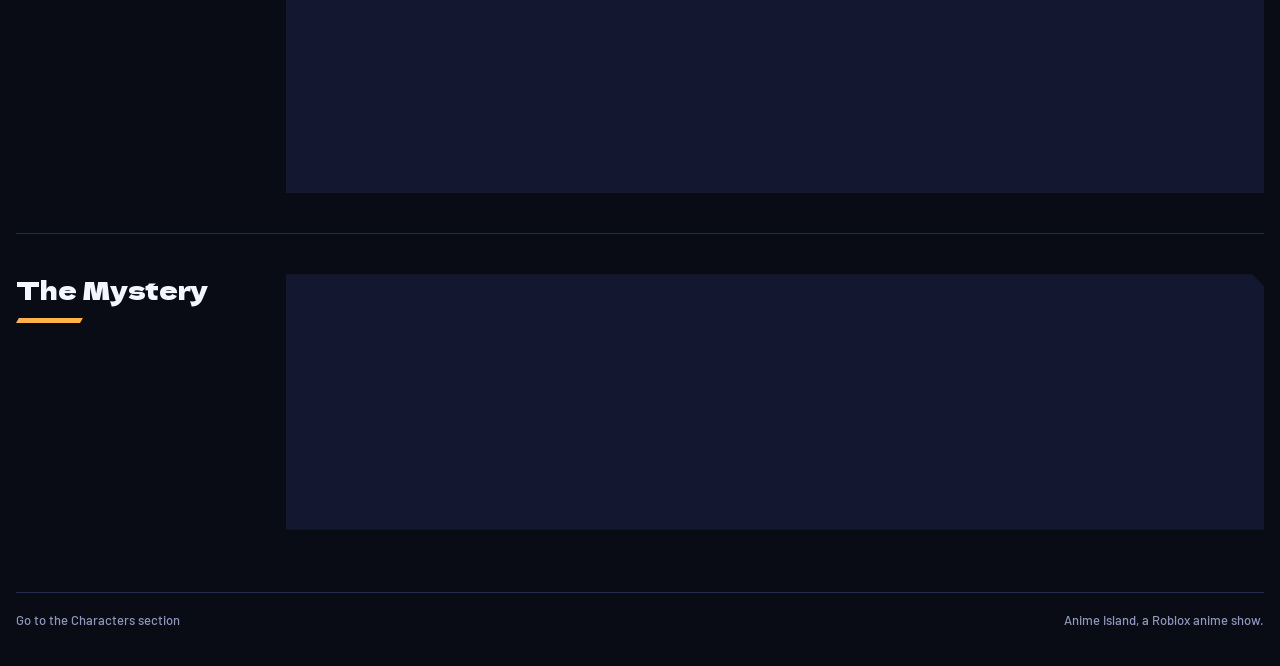
==== commit b1df10f7: "Refactor story.html layout and content Updated styles and content for the story page, including adju" ====
--- a/story.html
+++ b/story.html
@@ -8,17 +8,18 @@
 <link rel="stylesheet" href="https://fonts.googleapis.com/css2?family=Barlow+Condensed:ital,wght@0,600;1,800&family=Barlow:wght@500;600&family=Dela+Gothic+One&display=swap">
 <link rel="stylesheet" href="assets/character.css">
 <style>
-/* Story page: black, white and gold. Shared header, tabs and section layout come from assets/character.css. */
+/* Story page: black, white and gold. Shared header, tabs and section layout come from assets/character.css.
+   All story text on this page is supplied by the show's creator. Do not reword it. */
 :root { --accent: #ffb347; }
 
-/* ---------- Hero ---------- */
+/* ---------- Banner ---------- */
 .story-hero-wrap { filter: drop-shadow(0 12px 22px rgba(0, 0, 0, 0.55)); }
 
 .story-hero {
   position: relative;
   display: grid;
-  grid-template-columns: minmax(0, 1.15fr) minmax(0, 0.85fr);
-  min-height: clamp(320px, 31vw, 460px);
+  grid-template-columns: minmax(0, 1fr) minmax(0, 1fr);
+  min-height: clamp(230px, 22vw, 330px);
   background: linear-gradient(160deg, #2b2412, #08080c 72%);
   overflow: hidden;
   clip-path: polygon(0 0, calc(100% - 30px) 0, 100% 30px, 100% calc(100% - 44px), 0 100%);
@@ -28,9 +29,9 @@
   content: "";
   position: absolute;
   inset: -30%;
-  background: repeating-conic-gradient(from 8deg at 80% 86%, rgba(255, 179, 71, 0.14) 0deg 7deg, transparent 7deg 16deg);
-  -webkit-mask-image: radial-gradient(circle at 80% 86%, #000 0%, transparent 62%);
-  mask-image: radial-gradient(circle at 80% 86%, #000 0%, transparent 62%);
+  background: repeating-conic-gradient(from 8deg at 78% 86%, rgba(255, 179, 71, 0.14) 0deg 7deg, transparent 7deg 16deg);
+  -webkit-mask-image: radial-gradient(circle at 78% 86%, #000 0%, transparent 62%);
+  mask-image: radial-gradient(circle at 78% 86%, #000 0%, transparent 62%);
   pointer-events: none;
 }
 
@@ -38,11 +39,8 @@
   position: relative;
   z-index: 2;
   display: flex;
-  flex-direction: column;
-  justify-content: center;
-  align-items: flex-start;
-  gap: 18px;
-  padding: 44px clamp(20px, 3.4vw, 52px) 76px;
+  align-items: center;
+  padding: 36px clamp(20px, 3.4vw, 52px) 64px;
   min-width: 0;
 }
 
@@ -51,20 +49,11 @@
   font-family: var(--font-name);
   font-style: italic;
   font-weight: 800;
-  font-size: clamp(42px, 6vw, 96px);
-  line-height: 0.92;
+  font-size: clamp(64px, 10vw, 150px);
+  line-height: 0.9;
   text-transform: uppercase;
-  text-wrap: balance;
   color: #fff;
-  text-shadow: 0 4px 0 rgba(0, 0, 0, 0.5);
-}
-
-.story-lede {
-  margin: 0;
-  max-width: 48ch;
-  color: var(--body);
-  font-size: clamp(16px, 1.4vw, 19px);
-  line-height: 1.6;
+  text-shadow: 0 5px 0 rgba(0, 0, 0, 0.5);
 }
 
 .story-art {
@@ -74,13 +63,10 @@
   display: flex;
   align-items: flex-end;
   justify-content: center;
-  padding: 24px clamp(16px, 3vw, 44px) 56px 0;
-}
-
-.story-art svg { width: 100%; max-width: 440px; height: auto; display: block; }
-
-/* ---------- Competition steps ---------- */
-.flow { display: grid; grid-template-columns: repeat(auto-fit, minmax(min(100%, 220px), 1fr)); gap: 16px; }
+  padding: 20px clamp(16px, 3vw, 44px) 52px 0;
+}
+
+.story-art svg { width: 100%; max-width: 380px; height: auto; display: block; }
 
 /* ---------- Island ---------- */
 .waves {
@@ -140,47 +126,14 @@
 .host-pic .ghost-s svg { width: 56%; height: auto; color: #fff; opacity: 0.16; }
 
 .host-copy { min-width: 0; display: flex; flex-direction: column; align-items: flex-start; gap: 14px; }
-.host-copy h3 { margin: 0; }
 .host-copy p { margin: 0; }
-
-/* ---------- Contestants ---------- */
-.faces { display: grid; grid-template-columns: repeat(6, minmax(0, 1fr)); gap: 10px; margin: 6px 0 18px; padding: 0; list-style: none; }
-
-.face {
-  position: relative;
-  aspect-ratio: 3 / 4;
-  background: linear-gradient(160deg, var(--c1), var(--c2));
-  overflow: hidden;
-  clip-path: polygon(0 0, calc(100% - 10px) 0, 100% 10px, 100% 100%, 0 100%);
-}
-
-.face img {
-  position: absolute;
-  inset: 0;
-  width: 100%;
-  height: 100%;
-  max-width: none;
-  object-fit: contain;
-  object-position: 50% 100%;
-  filter: drop-shadow(0 4px 5px rgba(0, 0, 0, 0.45));
-}
-
-.face span {
-  position: absolute;
-  left: 0;
-  right: 0;
-  bottom: 0;
-  padding: 14px 7px 6px;
-  background: linear-gradient(0deg, rgba(5, 6, 14, 0.9), rgba(5, 6, 14, 0));
+.host-copy .lead {
   font-family: var(--font-name);
   font-style: italic;
   font-weight: 800;
-  font-size: 13px;
+  font-size: clamp(26px, 3vw, 38px);
   line-height: 1.05;
-  letter-spacing: 0.02em;
-  text-transform: uppercase;
   color: #fff;
-  overflow-wrap: anywhere;
 }
 
 /* ---------- Mystery ---------- */
@@ -192,34 +145,27 @@
 }
 
 .mystery .quote {
-  margin: 0 0 12px;
   font-family: var(--font-name);
   font-style: italic;
   font-weight: 800;
   font-size: clamp(30px, 4vw, 52px);
-  line-height: 1;
-  text-transform: uppercase;
+  line-height: 1.02;
   text-wrap: balance;
   color: #fff;
-  max-width: 20ch;
+  max-width: 22ch;
 }
 
 @media (max-width: 900px) {
   .story-hero { grid-template-columns: minmax(0, 1fr); min-height: 0; }
   .story-hero::before { background: repeating-conic-gradient(from 8deg at 50% 100%, rgba(255, 179, 71, 0.14) 0deg 7deg, transparent 7deg 16deg); -webkit-mask-image: radial-gradient(circle at 50% 100%, #000 0%, transparent 62%); mask-image: radial-gradient(circle at 50% 100%, #000 0%, transparent 62%); }
   .story-hero-copy { padding-bottom: 8px; }
-  .story-art { padding: 0 24px 44px; }
-  .story-art svg { max-width: 320px; }
-  .faces { grid-template-columns: repeat(4, minmax(0, 1fr)); }
+  .story-art { padding: 0 24px 40px; }
+  .story-art svg { max-width: 280px; }
 }
 
 @media (max-width: 620px) {
   .host-feature { grid-template-columns: minmax(0, 1fr); }
   .host-pic { width: 180px; }
-}
-
-@media (max-width: 520px) {
-  .faces { grid-template-columns: repeat(3, minmax(0, 1fr)); }
 }
 </style>
 </head>
@@ -237,11 +183,9 @@
   </nav>
 
   <div class="story-hero-wrap">
-    <section class="story-hero" aria-label="Anime Island">
+    <section class="story-hero" aria-label="Story">
       <div class="story-hero-copy">
-        <span class="status-tag">Season 1</span>
-        <h2 class="story-title">Twelve contestants. One island. One winner.</h2>
-        <p class="story-lede">A reality competition show where anime characters from different universes live, compete and clash on a single island.</p>
+        <h2 class="story-title">Story</h2>
       </div>
       <div class="story-art" aria-hidden="true">
         <svg viewBox="0 0 420 320" fill="none">
@@ -271,11 +215,10 @@
   </div>
 
   <ul class="jump" aria-label="Sections">
-    <li><a href="#about">About</a></li>
+    <li><a href="#about">About Anime Island</a></li>
     <li><a href="#competition">The Competition</a></li>
     <li><a href="#island">The Island</a></li>
     <li><a href="#host">The Host</a></li>
-    <li><a href="#contestants">The Contestants</a></li>
     <li><a href="#mystery">The Mystery</a></li>
   </ul>
 
@@ -284,7 +227,8 @@
       <div class="section-head"><h2>About Anime Island</h2></div>
       <div class="blocks">
         <div class="panel wide">
-          <p>Anime Island is a reality competition show hosted by Kenjaku. Twelve contestants from different anime universes arrive on the island to compete in challenges, meet new people, form friendships and rivalries, and fight for the title of Anime Island's winner.</p>
+          <p>Anime Island is a reality competition show hosted by Kenjaku, featuring 12 contestants from different anime universes.</p>
+          <p>The contestants arrive on the island to compete in challenges, meet new people, form friendships and rivalries, and fight for the title of Anime Island's winner.</p>
           <p>What starts as an entertaining competition filled with comedy, arguments, and unexpected interactions slowly reveals that there's more to Anime Island than meets the eye.</p>
         </div>
       </div>
@@ -293,19 +237,9 @@
     <section class="section" id="competition">
       <div class="section-head"><h2>The Competition</h2></div>
       <div class="blocks">
-        <div class="flow" style="grid-column: 1 / -1;">
-          <div class="panel">
-            <div class="step-head"><span class="step-n">1</span><h3>Challenges</h3></div>
-            <p>Contestants compete in challenges on the island.</p>
-          </div>
-          <div class="panel">
-            <div class="step-head"><span class="step-n">2</span><h3>Eliminations</h3></div>
-            <p>As the competition continues, contestants face eliminations.</p>
-          </div>
-          <div class="panel">
-            <div class="step-head"><span class="step-n">3</span><h3>The final two</h3></div>
-            <p>The eliminations continue until only two contestants remain.</p>
-          </div>
+        <div class="panel wide">
+          <p>12 contestants enter Anime Island to compete in a series of challenges. Throughout the competition, contestants will face eliminations until only two remain.</p>
+          <p>The final two will compete for the title of Anime Island's winner.</p>
         </div>
       </div>
     </section>
@@ -314,7 +248,7 @@
       <div class="section-head"><h2>The Island</h2></div>
       <div class="blocks">
         <div class="panel wide">
-          <p>The island is the setting for the whole competition. It's where the twelve contestants live, and where they compete.</p>
+          <p>Anime Island is where the entire competition takes place. The island serves as the contestants' home throughout the competition, featuring locations where they can interact, relax, compete, and spend time together.</p>
           <div class="waves" aria-hidden="true"></div>
         </div>
       </div>
@@ -330,8 +264,9 @@
               <img alt="Kenjaku" draggable="false">
             </div>
             <div class="host-copy">
-              <h3>Kenjaku</h3>
-              <p>Kenjaku is the host of Anime Island. He is not a contestant. He hosts the show that the twelve contestants have entered.</p>
+              <p class="lead">Meet Kenjaku, the host of Anime Island!</p>
+              <p>Kenjaku is responsible for welcoming the contestants, introducing challenges, and keeping the competition moving.</p>
+              <p>He'll be guiding the contestants throughout their time on the island.</p>
               <a class="btn" href="characters/kenjaku.html">Meet the host</a>
             </div>
           </div>
@@ -339,23 +274,13 @@
       </div>
     </section>
 
-    <section class="section" id="contestants">
-      <div class="section-head"><h2>The Contestants</h2></div>
-      <div class="blocks">
-        <div class="panel wide">
-          <p>Twelve anime characters are competing in Season 1, each from a different anime.</p>
-          <ul class="faces" id="faces" aria-label="Season 1 contestants"></ul>
-          <a class="btn" href="index.html">Meet the contestants</a>
-        </div>
-      </div>
-    </section>
-
     <section class="section" id="mystery">
       <div class="section-head"><h2>The Mystery</h2></div>
       <div class="blocks">
         <div class="panel wide mystery">
-          <p class="quote">Things aren't always what they seem.</p>
-          <p>On Anime Island, it pays to keep your eyes open.</p>
+          <p class="quote">Not everything on Anime Island is as it seems.</p>
+          <p>As the competition continues, the contestants may begin to notice that something isn't quite right.</p>
+          <p>But what exactly is going on?</p>
         </div>
       </div>
     </section>
@@ -368,42 +293,7 @@
 </div>
 
 <script>
-/* The 12 contestants shown in "The Contestants". This list mirrors the roster in index.html:
-   if a contestant changes there, change it here too. Renders load from images/<slug>.png. */
-var FACES = [
-  { slug: "joseph-joestar",  name: "Joseph Joestar",  colors: ["#2aa57f", "#0c3f3c"] },
-  { slug: "monkey-d-luffy",  name: "Monkey D. Luffy", colors: ["#ff3b30", "#7d0f12"] },
-  { slug: "naruto-uzumaki",  name: "Naruto Uzumaki",  colors: ["#ff9a1f", "#a03c07"] },
-  { slug: "frieren",         name: "Frieren",         colors: ["#3fc1b0", "#0f4a4d"] },
-  { slug: "ryomen-sukuna",   name: "Ryomen Sukuna",   colors: ["#c2185b", "#2a0720"] },
-  { slug: "rudo",            name: "Rudo",            colors: ["#b5c928", "#3f4a0c"] },
-  { slug: "saiki-kusuo",     name: "Saiki Kusuo",     colors: ["#35c4dd", "#0f4f78"] },
-  { slug: "vegeta",          name: "Vegeta",          colors: ["#3a63f0", "#0c1a66"] },
-  { slug: "sosuke-aizen",    name: "Sosuke Aizen",    colors: ["#8a5cf0", "#2b1670"] },
-  { slug: "killua-zoldyck",  name: "Killua Zoldyck",  colors: ["#5d86b5", "#1a2d4d"] },
-  { slug: "saitama",         name: "Saitama",         colors: ["#ffe04a", "#d98b00"] },
-  { slug: "chizome-akaguro", name: "Chizome Akaguro", colors: ["#4a4f63", "#0d0f18"] }
-];
-
 (function () {
-  var list = document.getElementById("faces");
-  FACES.forEach(function (c) {
-    var li = document.createElement("li");
-    li.className = "face";
-    li.style.setProperty("--c1", c.colors[0]);
-    li.style.setProperty("--c2", c.colors[1]);
-    var img = new Image();
-    img.alt = "";
-    img.draggable = false;
-    img.addEventListener("error", function () { img.style.display = "none"; });
-    li.appendChild(img);
-    img.src = "images/" + c.slug + ".png";
-    var label = document.createElement("span");
-    label.textContent = c.name;
-    li.appendChild(label);
-    list.appendChild(li);
-  });
-
   // Host picture: images/kenjaku.png
   var pic = document.getElementById("host-pic");
   var hi = pic.querySelector("img");
--- a/assets/character.css
+++ b/assets/character.css
@@ -98,6 +98,84 @@
 
 .back:hover { background: #ffd08a; }
 
+/* Link buttons inside a page (same look as "Back to roster") */
+.btn-row { display: flex; flex-wrap: wrap; gap: 12px; }
+
+.btn {
+  display: inline-block;
+  font-family: var(--font-name);
+  font-style: italic;
+  font-weight: 800;
+  font-size: 18px;
+  letter-spacing: 0.06em;
+  text-transform: uppercase;
+  text-decoration: none;
+  color: #1a1204;
+  background: var(--sun);
+  padding: 8px 22px 8px 16px;
+  clip-path: polygon(0 0, 100% 0, calc(100% - 10px) 100%, 0 100%);
+}
+
+.btn:hover { background: #ffd08a; }
+
+/* ---------- Main navigation (Story / Characters) ---------- */
+.tabs {
+  display: flex;
+  gap: 6px;
+  margin-top: -8px;
+  border-bottom: 1px solid var(--line);
+}
+
+.tabs a {
+  position: relative;
+  display: flex;
+  align-items: center;
+  justify-content: center;
+  min-height: 46px;
+  padding: 0 22px;
+  font-family: var(--font-name);
+  font-style: italic;
+  font-weight: 800;
+  font-size: 20px;
+  letter-spacing: 0.08em;
+  text-transform: uppercase;
+  text-decoration: none;
+  color: var(--muted);
+  transition: color 0.15s ease, background-color 0.15s ease;
+}
+
+.tabs a::after {
+  content: "";
+  position: absolute;
+  left: 14px;
+  right: 14px;
+  bottom: -1px;
+  height: 4px;
+  background: var(--sun);
+  transform: skewX(-30deg) scaleX(0);
+  transform-origin: 0 100%;
+  transition: transform 0.18s ease, opacity 0.18s ease;
+}
+
+.tabs a:hover { color: var(--text); background: rgba(255, 255, 255, 0.04); }
+.tabs a:hover::after { transform: skewX(-30deg) scaleX(0.35); opacity: 0.6; }
+
+.tabs a[aria-current="page"] {
+  color: var(--text);
+  background: linear-gradient(180deg, transparent, rgba(255, 179, 71, 0.12));
+}
+
+.tabs a[aria-current="page"]::after { transform: skewX(-30deg) scaleX(1); opacity: 1; }
+
+@media (max-width: 520px) {
+  .tabs { gap: 0; }
+  .tabs a { flex: 1; padding: 0 12px; font-size: 18px; }
+}
+
+@media (prefers-reduced-motion: reduce) {
+  .tabs a, .tabs a::after { transition: none; }
+}
+
 /* ---------- Hero ---------- */
 .hero-wrap {
   filter: drop-shadow(0 12px 22px rgba(0, 0, 0, 0.55));
